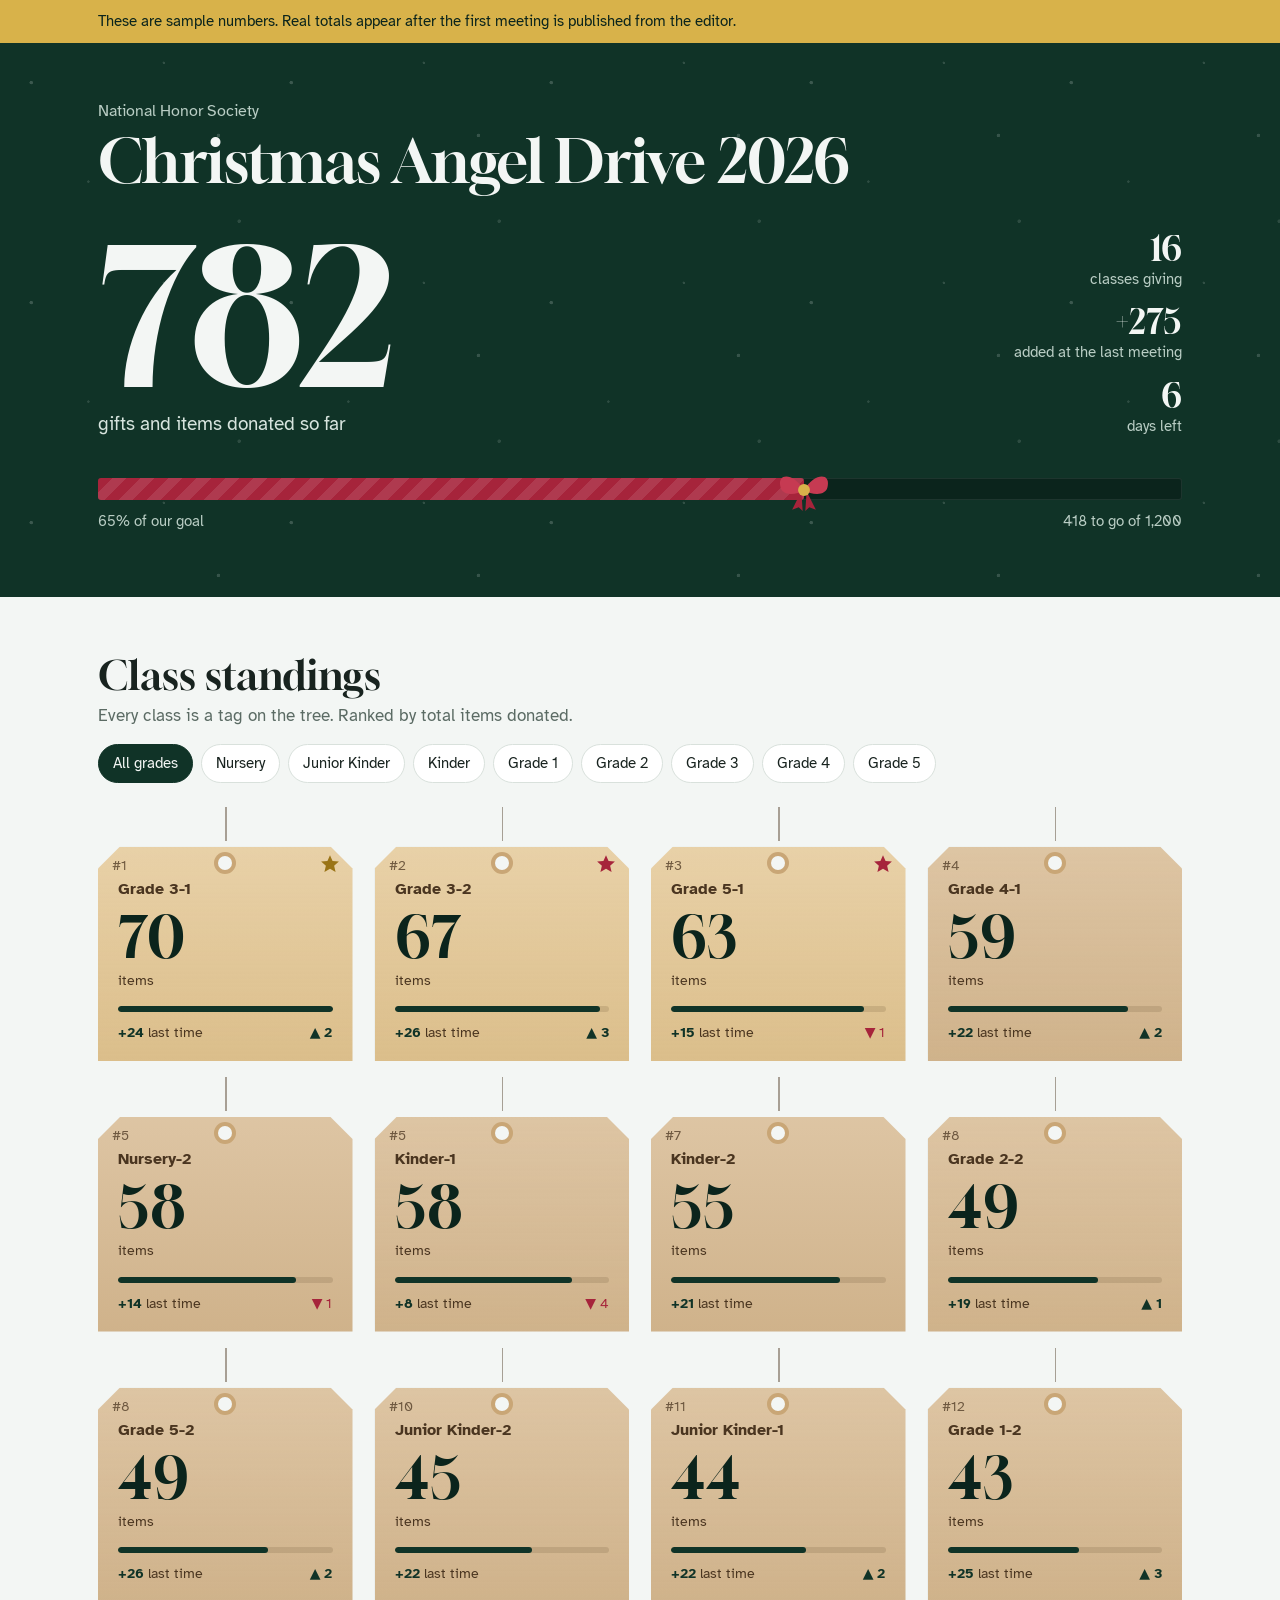
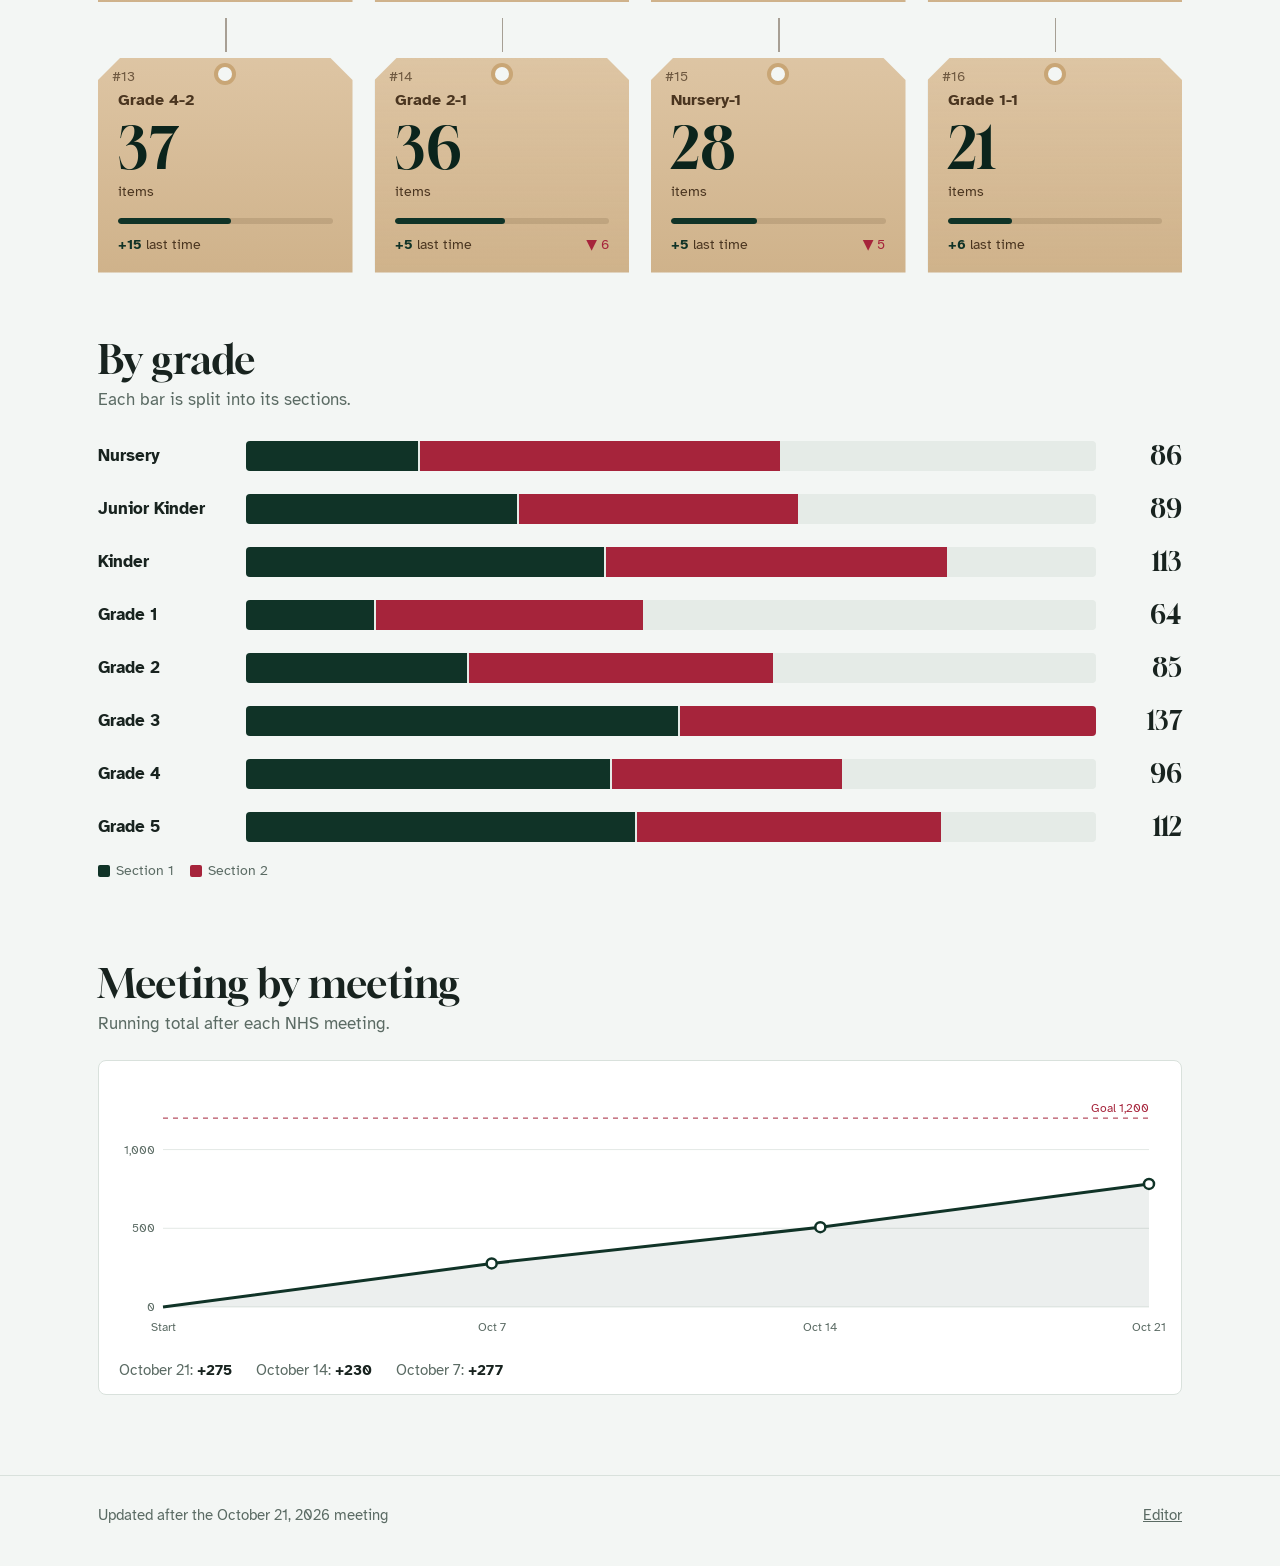
==== index.html @ 8d454b7a "Add files via upload" ====
<!doctype html>
<html lang="en">
<head>
  <meta charset="utf-8">
  <meta name="viewport" content="width=device-width, initial-scale=1">
  <title>Christmas Angel Drive</title>
  <meta name="description" content="Live class standings for the National Honor Society Christmas Angel Drive.">
  <link rel="preconnect" href="https://fonts.googleapis.com">
  <link rel="preconnect" href="https://fonts.gstatic.com" crossorigin>
  <link href="https://fonts.googleapis.com/css2?family=Atkinson+Hyperlegible:wght@400;700&family=Gloock&display=swap" rel="stylesheet">
  <link rel="stylesheet" href="styles.css">
  <link rel="icon" href="data:image/svg+xml,%3Csvg xmlns='http://www.w3.org/2000/svg' viewBox='0 0 32 32'%3E%3Crect width='32' height='32' rx='6' fill='%23103327'/%3E%3Cpath d='M16 5l3 7h7l-5.5 4.5 2 7.5L16 19.5 9.5 24l2-7.5L6 12h7z' fill='%23d8b24a'/%3E%3C/svg%3E">
</head>
<body>
  <div class="sample-banner" id="sample-banner" hidden>
    <div class="wrap"><p>These are sample numbers. Real totals appear after the first meeting is published from the editor.</p></div>
  </div>

  <header class="hero">
    <div class="wrap">
      <p class="org" id="org">National Honor Society</p>
      <h1 id="title">Christmas Angel Drive 2026</h1>

      <div class="hero-grid">
        <div>
          <div class="total-num" id="total">0</div>
          <div class="total-label">gifts and items donated so far</div>
        </div>
        <div class="hero-facts">
          <div class="fact"><b id="fact-classes">–</b><span>classes giving</span></div>
          <div class="fact"><b id="fact-last">–</b><span>added at the last meeting</span></div>
          <div class="fact" id="fact-days-wrap"><b id="fact-days">–</b><span id="fact-days-label">days left</span></div>
        </div>
      </div>

      <div class="ribbon" id="ribbon">
        <div class="ribbon-track" role="progressbar" aria-label="Progress toward goal" aria-valuemin="0" id="ribbon-track">
          <div class="ribbon-fill" id="ribbon-fill"></div>
          <svg class="bow" id="bow" viewBox="0 0 44 34" aria-hidden="true">
            <path d="M22 17 C14 4, 2 4, 4 14 C5 22, 16 21, 22 17Z" fill="#c63a52"/>
            <path d="M22 17 C30 4, 42 4, 40 14 C39 22, 28 21, 22 17Z" fill="#c63a52"/>
            <path d="M20 18 L13 32 L18 30 L21 33 Z M24 18 L31 32 L26 30 L23 33 Z" fill="#a6243b"/>
            <circle cx="22" cy="17" r="4.5" fill="#d8b24a"/>
          </svg>
        </div>
        <div class="ribbon-caption"><span id="goal-pct"></span><span id="goal-text"></span></div>
      </div>
    </div>
  </header>

  <main class="wrap">
    <section aria-labelledby="standings-h">
      <div class="section-head">
        <div>
          <h2 id="standings-h">Class standings</h2>
          <p class="section-note">Every class is a tag on the tree. Ranked by total items donated.</p>
        </div>
        <div class="controls" id="grade-filter" role="group" aria-label="Show grade"></div>
      </div>
      <ol class="tags" id="tags"></ol>
    </section>

    <section aria-labelledby="grades-h">
      <div class="section-head">
        <div>
          <h2 id="grades-h">By grade</h2>
          <p class="section-note">Each bar is split into its sections.</p>
        </div>
      </div>
      <ul class="grades" id="grades"></ul>
    </section>

    <section aria-labelledby="history-h">
      <div class="section-head">
        <div>
          <h2 id="history-h">Meeting by meeting</h2>
          <p class="section-note">Running total after each NHS meeting.</p>
        </div>
      </div>
      <div class="chart-card">
        <div id="chart"></div>
        <ul class="meeting-list" id="meeting-list"></ul>
      </div>
    </section>
  </main>

  <footer>
    <div class="wrap">
      <span id="updated">Not updated yet</span>
      <a href="edit.html">Editor</a>
    </div>
  </footer>

  <script src="common.js"></script>
  <script src="app.js"></script>
</body>
</html>
---- styles.css ----
:root {
  --pine: #103327;
  --pine-2: #17463a;
  --pine-ink: #0b241c;
  --snow: #f3f6f4;
  --paper: #ffffff;
  --kraft: #d6b88f;
  --kraft-2: #c9a676;
  --kraft-ink: #4a3520;
  --cranberry: #a6243b;
  --cranberry-2: #c63a52;
  --gold: #d8b24a;
  --ink: #18231f;
  --muted: #5b6b64;
  --line: #d9e1dc;
  --display: "Gloock", Georgia, serif;
  --body: "Atkinson Hyperlegible", system-ui, sans-serif;
  --gutter: clamp(16px, 4vw, 48px);
}

* { box-sizing: border-box; }

html { -webkit-text-size-adjust: 100%; }

body {
  margin: 0;
  background: var(--snow);
  color: var(--ink);
  font-family: var(--body);
  font-size: 17px;
  line-height: 1.5;
}

a { color: inherit; }

:focus-visible {
  outline: 3px solid var(--gold);
  outline-offset: 2px;
}

.wrap {
  max-width: 1180px;
  margin: 0 auto;
  padding: 0 var(--gutter);
}

/* ---------- Hero ---------- */

.hero {
  background: var(--pine);
  color: var(--snow);
  position: relative;
  overflow: hidden;
  padding: 56px 0 64px;
}

.hero::before {
  /* faint falling-snow texture, static */
  content: "";
  position: absolute;
  inset: 0;
  background-image:
    radial-gradient(circle at 12% 18%, rgba(255,255,255,.18) 0 1.5px, transparent 2px),
    radial-gradient(circle at 63% 9%, rgba(255,255,255,.14) 0 1px, transparent 1.5px),
    radial-gradient(circle at 84% 42%, rgba(255,255,255,.16) 0 1.5px, transparent 2px),
    radial-gradient(circle at 34% 63%, rgba(255,255,255,.12) 0 1px, transparent 1.5px),
    radial-gradient(circle at 92% 81%, rgba(255,255,255,.12) 0 1.5px, transparent 2px);
  background-size: 260px 220px;
  pointer-events: none;
}

.hero .wrap { position: relative; }

.org {
  margin: 0 0 6px;
  font-size: 16px;
  color: #b9cdc4;
}

.hero h1 {
  font-family: var(--display);
  font-weight: 400;
  font-size: clamp(34px, 6vw, 60px);
  line-height: 1.05;
  margin: 0;
  letter-spacing: -0.01em;
}

.hero-grid {
  display: grid;
  grid-template-columns: 1fr auto;
  gap: 32px;
  align-items: end;
  margin-top: 40px;
}

.total-num {
  font-family: var(--display);
  font-size: clamp(88px, 17vw, 190px);
  line-height: .85;
  letter-spacing: -0.03em;
  font-variant-numeric: lining-nums tabular-nums;
}

.total-label {
  margin-top: 12px;
  font-size: 19px;
  color: #d7e4de;
}

.hero-facts {
  display: grid;
  gap: 14px;
  text-align: right;
  min-width: 190px;
}

.fact b {
  display: block;
  font-family: var(--display);
  font-weight: 400;
  font-size: 34px;
  line-height: 1;
  color: var(--snow);
}

.fact span { font-size: 15px; color: #b9cdc4; }

/* Goal ribbon */

.ribbon {
  margin-top: 40px;
}

.ribbon-track {
  position: relative;
  height: 22px;
  background: var(--pine-ink);
  border-radius: 3px;
  box-shadow: inset 0 0 0 1px rgba(255,255,255,.08);
}

.ribbon-fill {
  position: absolute;
  inset: 0 auto 0 0;
  width: 0;
  background:
    repeating-linear-gradient(135deg, transparent 0 10px, rgba(255,255,255,.10) 10px 20px),
    var(--cranberry);
  border-radius: 3px;
  transition: width 1.4s cubic-bezier(.2,.7,.2,1);
}

.bow {
  position: absolute;
  top: 55%;
  left: 0;
  width: 58px;
  height: 45px;
  transform: translate(-50%, -50%);
  transition: left 1.4s cubic-bezier(.2,.7,.2,1);
}

.ribbon-caption {
  display: flex;
  justify-content: space-between;
  margin-top: 10px;
  font-size: 15px;
  color: #b9cdc4;
}

.sample-banner {
  background: var(--gold);
  color: var(--pine-ink);
  font-size: 15px;
  padding: 10px 0;
}

.sample-banner p { margin: 0; }

/* ---------- Sections ---------- */

main section { padding: 56px 0 8px; }

.section-head {
  display: flex;
  flex-wrap: wrap;
  justify-content: space-between;
  align-items: end;
  gap: 16px;
  margin-bottom: 24px;
}

h2 {
  font-family: var(--display);
  font-weight: 400;
  font-size: clamp(28px, 4vw, 40px);
  line-height: 1.1;
  margin: 0;
}

.section-note { margin: 6px 0 0; color: var(--muted); max-width: 60ch; }

.controls { display: flex; flex-wrap: wrap; gap: 8px; }

.chip {
  font: inherit;
  font-size: 15px;
  border: 1px solid var(--line);
  background: var(--paper);
  color: var(--ink);
  padding: 7px 14px;
  border-radius: 999px;
  cursor: pointer;
}

.chip[aria-pressed="true"] {
  background: var(--pine);
  border-color: var(--pine);
  color: var(--snow);
}

/* ---------- Gift tags ---------- */

.tags {
  list-style: none;
  margin: 0;
  padding: 18px 0 0;
  display: grid;
  grid-template-columns: repeat(auto-fill, minmax(200px, 1fr));
  gap: 34px 22px;
}

.tag {
  position: relative;
  padding-top: 22px;
}

/* the string */
.tag::before {
  content: "";
  position: absolute;
  top: -18px;
  left: 50%;
  width: 1.5px;
  height: 34px;
  background: var(--kraft-ink);
  opacity: .45;
}

.tag-body {
  position: relative;
  background:
    linear-gradient(180deg, rgba(255,255,255,.18), rgba(0,0,0,.03)),
    var(--kraft);
  color: var(--kraft-ink);
  padding: 30px 20px 18px;
  clip-path: polygon(22px 0, calc(100% - 22px) 0, 100% 22px, 100% 100%, 0 100%, 0 22px);
  filter: drop-shadow(0 6px 10px rgba(16,51,39,.12));
}

/* the reinforced hole */
.tag-body::before {
  content: "";
  position: absolute;
  top: 9px;
  left: 50%;
  width: 14px;
  height: 14px;
  margin-left: -7px;
  border-radius: 50%;
  background: var(--snow);
  box-shadow: 0 0 0 4px var(--kraft-2);
}

.tag-rank {
  position: absolute;
  top: 8px;
  left: 14px;
  font-size: 14px;
  opacity: .75;
}

.tag-star {
  position: absolute;
  top: 6px;
  right: 12px;
  width: 22px;
  height: 22px;
  color: var(--cranberry);
}

.tag-star.gold { color: #9a7417; }

.tag-name {
  font-size: 16px;
  margin: 0;
}

.tag-name strong { font-weight: 700; }

.tag-count {
  font-family: var(--display);
  font-size: 58px;
  line-height: 1;
  margin: 6px 0 2px;
  color: var(--pine-ink);
  font-variant-numeric: lining-nums tabular-nums;
}

.tag-unit { font-size: 14px; }

.tag-bar {
  height: 6px;
  background: rgba(74,53,32,.15);
  border-radius: 3px;
  margin: 14px 0 10px;
  overflow: hidden;
}

.tag-bar i {
  display: block;
  height: 100%;
  background: var(--pine);
  border-radius: 3px;
}

.tag-delta {
  font-size: 14px;
  display: flex;
  justify-content: space-between;
  gap: 8px;
}

.tag-delta .up { color: var(--pine); font-weight: 700; }
.tag-delta .mv { white-space: nowrap; font-weight: 700; }
.tag-delta .mv.down { color: var(--cranberry); font-weight: 400; }

.tag.top .tag-body { background: linear-gradient(180deg, rgba(255,255,255,.22), rgba(0,0,0,.03)), #e2c48f; }

.empty {
  padding: 40px 24px;
  border: 1.5px dashed var(--line);
  border-radius: 8px;
  color: var(--muted);
  text-align: center;
}

/* ---------- Grades ---------- */

.grades {
  display: grid;
  gap: 14px;
  margin: 0;
  padding: 0;
  list-style: none;
}

.grade-row {
  display: grid;
  grid-template-columns: 132px 1fr 70px;
  gap: 16px;
  align-items: center;
}

.grade-row .g-name { font-weight: 700; }

.grade-track {
  height: 30px;
  background: #e5ebe7;
  border-radius: 4px;
  overflow: hidden;
  display: flex;
}

.grade-track span {
  display: block;
  height: 100%;
  border-right: 2px solid #e5ebe7;
}

.grade-track span:last-child { border-right: 0; }

.g-total {
  font-family: var(--display);
  font-size: 26px;
  text-align: right;
  font-variant-numeric: tabular-nums;
}

.grade-legend { margin-top: 14px; font-size: 14px; color: var(--muted); }

/* ---------- Chart ---------- */

.chart-card {
  background: var(--paper);
  border: 1px solid var(--line);
  border-radius: 8px;
  padding: 20px 20px 12px;
}

.chart-card svg { width: 100%; height: auto; display: block; overflow: visible; }

.chart-card text { font-family: var(--body); fill: var(--muted); font-size: 12px; }

.meeting-list {
  margin: 18px 0 0;
  padding: 0;
  list-style: none;
  display: flex;
  flex-wrap: wrap;
  gap: 8px 24px;
  font-size: 15px;
  color: var(--muted);
}

.meeting-list b { color: var(--ink); }

/* ---------- Footer ---------- */

footer {
  margin-top: 72px;
  padding: 28px 0 40px;
  border-top: 1px solid var(--line);
  color: var(--muted);
  font-size: 15px;
}

footer .wrap { display: flex; flex-wrap: wrap; justify-content: space-between; gap: 12px; }

/* ---------- Responsive ---------- */

@media (max-width: 720px) {
  .hero { padding: 40px 0 48px; }
  .hero-grid { grid-template-columns: 1fr; gap: 24px; }
  .hero-facts { text-align: left; grid-template-columns: repeat(3, auto); justify-content: start; gap: 28px; }
  .fact b { font-size: 28px; }
  .tags { grid-template-columns: repeat(2, 1fr); gap: 30px 14px; }
  .tag-body { padding: 30px 14px 16px; }
  .tag-count { font-size: 46px; }
  .grade-row { grid-template-columns: 76px 1fr 48px; gap: 10px; }
  .grade-row .g-name { font-size: 15px; line-height: 1.2; }
  .g-total { font-size: 22px; }
}

@media (prefers-reduced-motion: reduce) {
  .ribbon-fill, .bow { transition: none; }
}
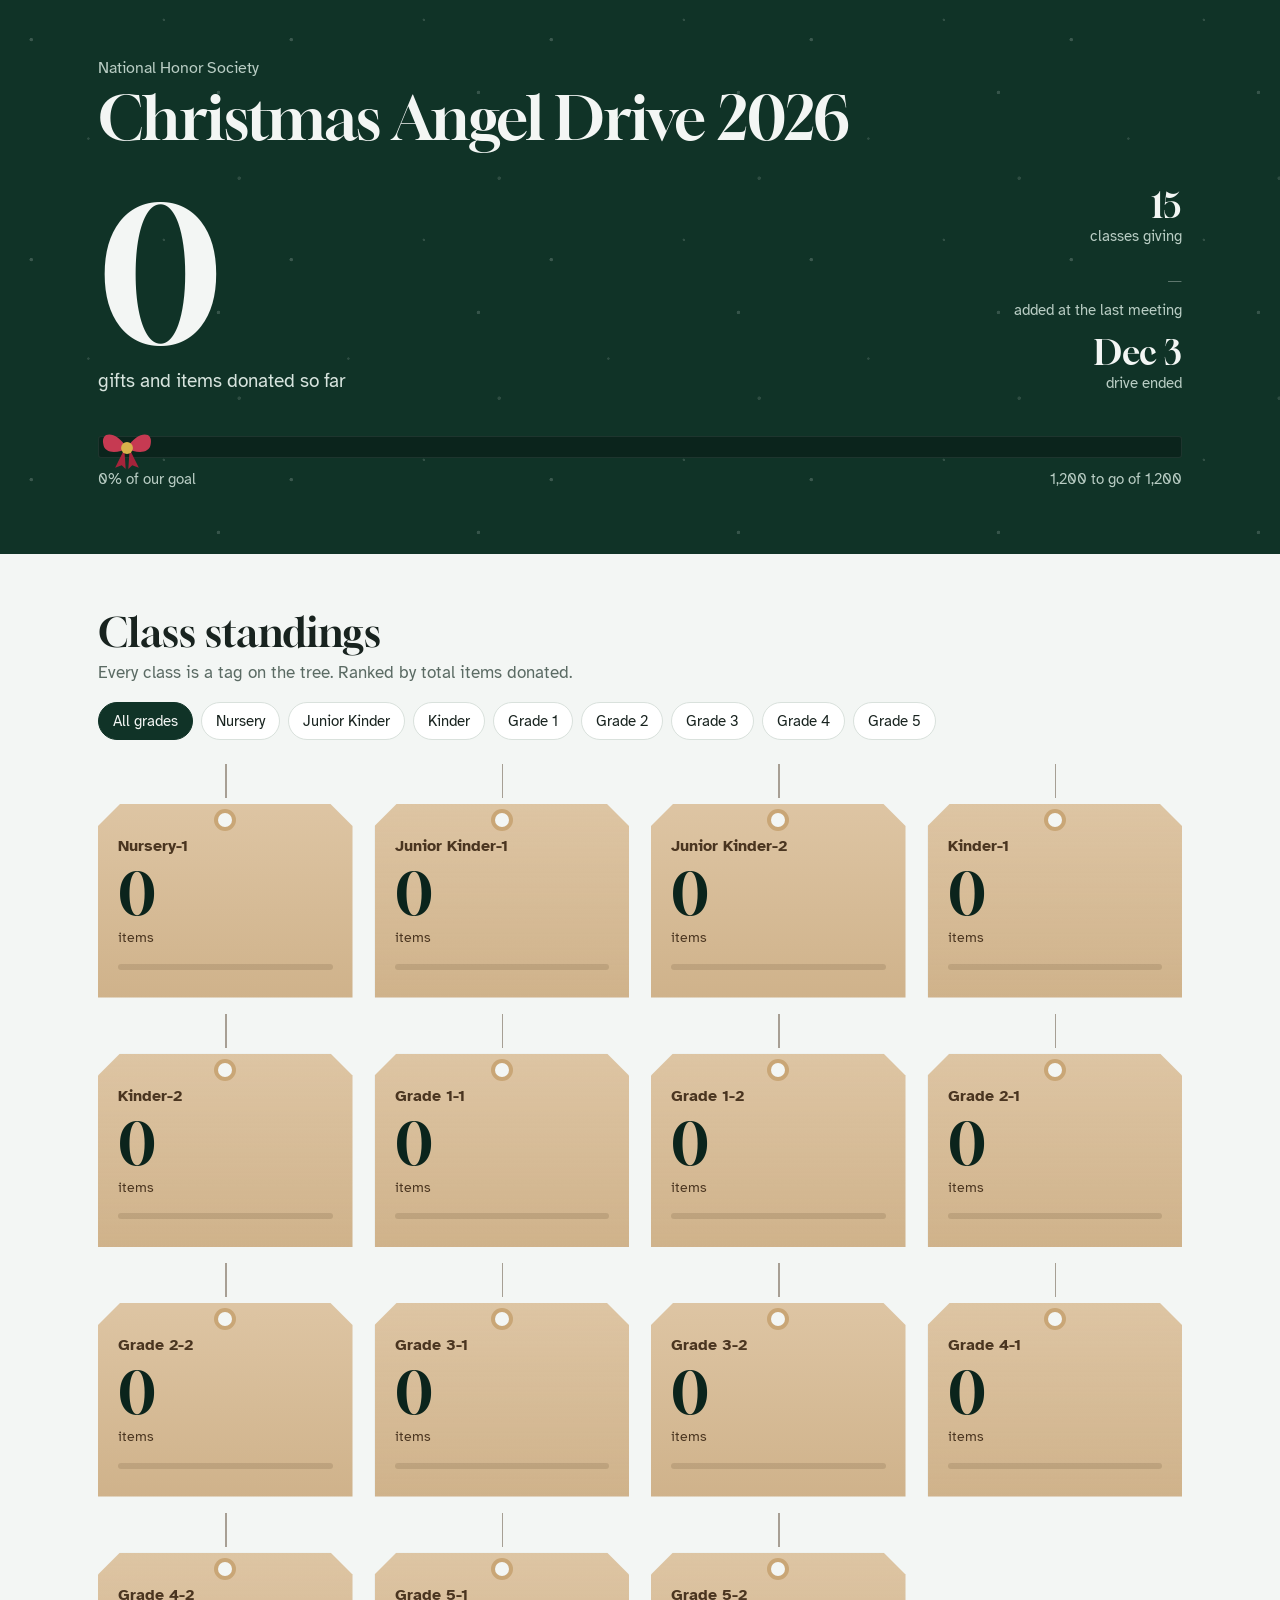
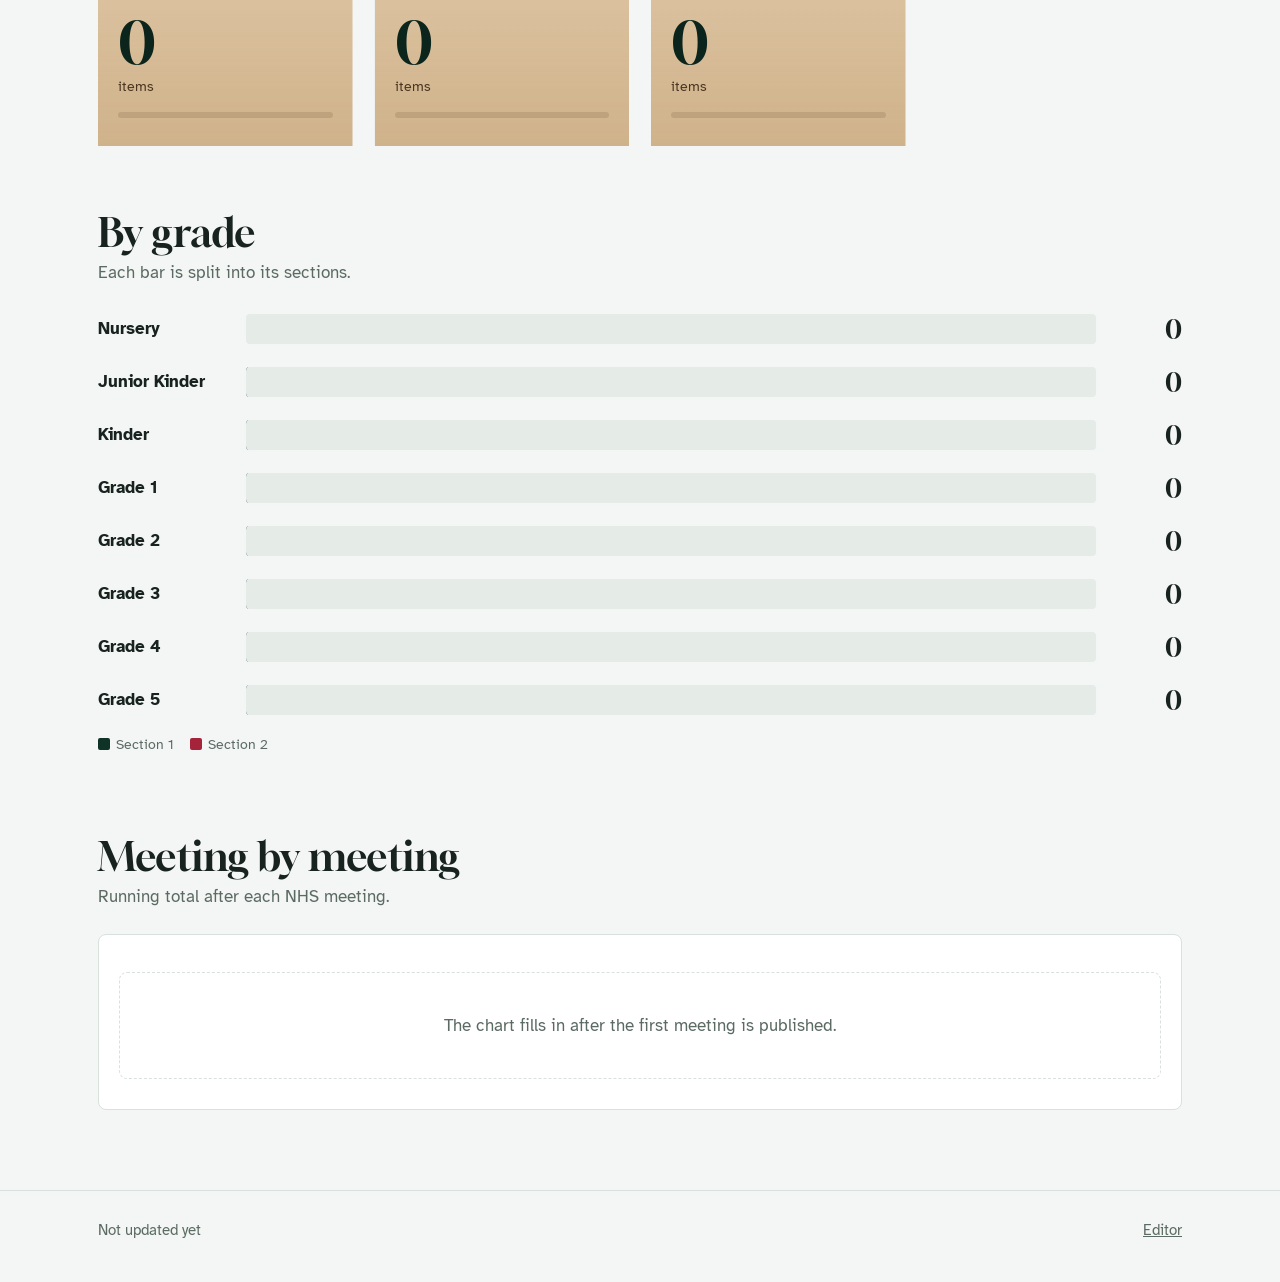
==== commit 1ddf29ba: "Add files via upload" ====
--- a/index.html
+++ b/index.html
@@ -8,7 +8,7 @@
   <link rel="preconnect" href="https://fonts.googleapis.com">
   <link rel="preconnect" href="https://fonts.gstatic.com" crossorigin>
   <link href="https://fonts.googleapis.com/css2?family=Atkinson+Hyperlegible:wght@400;700&family=Gloock&display=swap" rel="stylesheet">
-  <link rel="stylesheet" href="styles.css">
+  <link rel="stylesheet" href="styles.css?v=20261028b">
   <link rel="icon" href="data:image/svg+xml,%3Csvg xmlns='http://www.w3.org/2000/svg' viewBox='0 0 32 32'%3E%3Crect width='32' height='32' rx='6' fill='%23103327'/%3E%3Cpath d='M16 5l3 7h7l-5.5 4.5 2 7.5L16 19.5 9.5 24l2-7.5L6 12h7z' fill='%23d8b24a'/%3E%3C/svg%3E">
 </head>
 <body>
@@ -91,7 +91,7 @@
     </div>
   </footer>
 
-  <script src="common.js"></script>
-  <script src="app.js"></script>
+  <script src="common.js?v=20261028b"></script>
+  <script src="app.js?v=20261028b"></script>
 </body>
 </html>
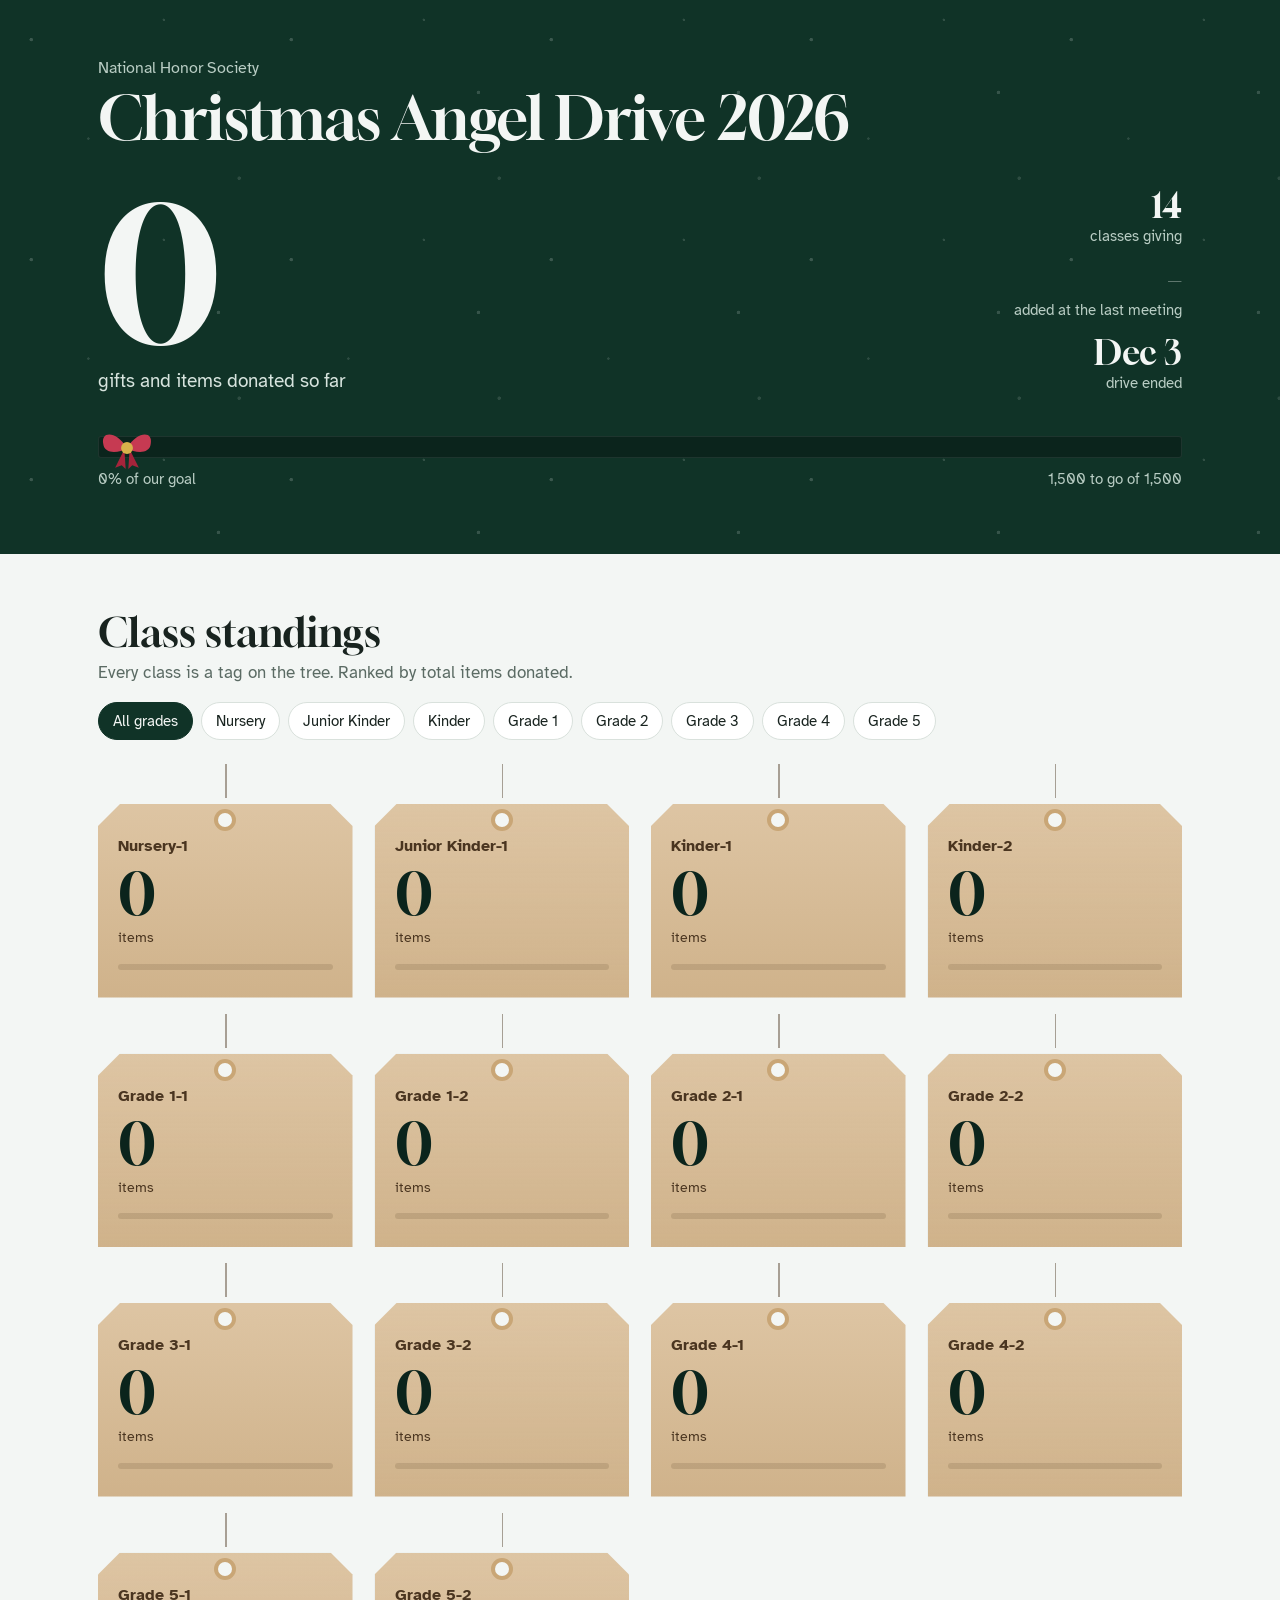
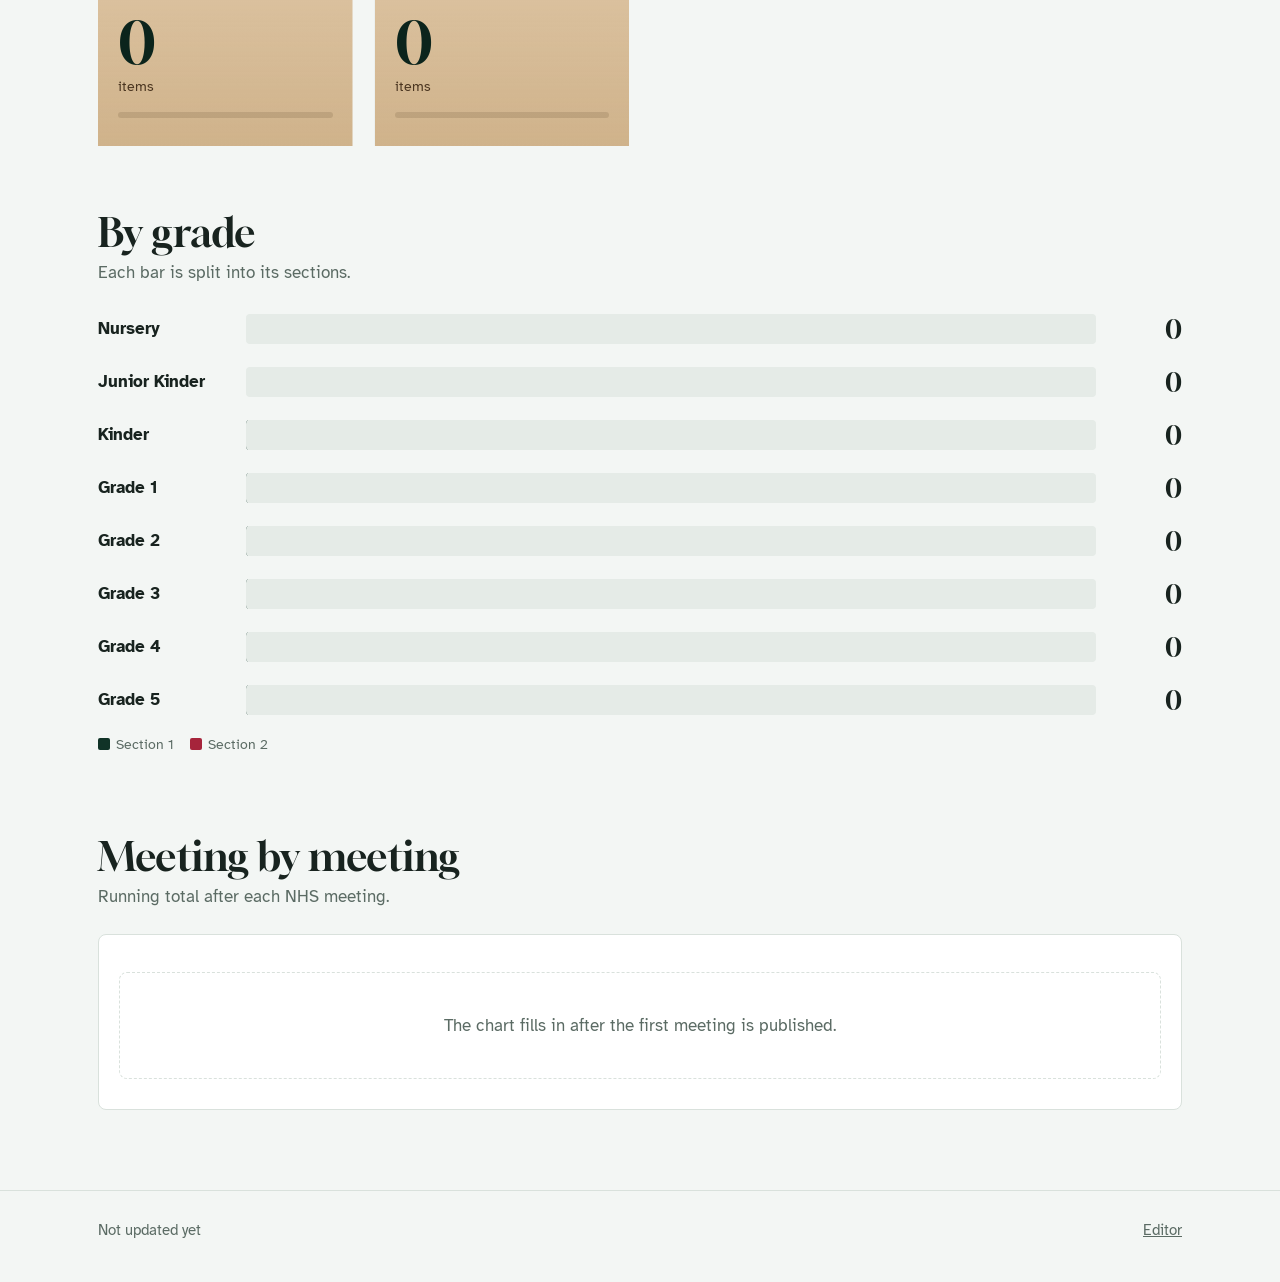
==== commit af9756b9: "Add files via upload" ====
--- a/index.html
+++ b/index.html
@@ -8,7 +8,7 @@
   <link rel="preconnect" href="https://fonts.googleapis.com">
   <link rel="preconnect" href="https://fonts.gstatic.com" crossorigin>
   <link href="https://fonts.googleapis.com/css2?family=Atkinson+Hyperlegible:wght@400;700&family=Gloock&display=swap" rel="stylesheet">
-  <link rel="stylesheet" href="styles.css?v=20261028b">
+  <link rel="stylesheet" href="styles.css?v=20261028c">
   <link rel="icon" href="data:image/svg+xml,%3Csvg xmlns='http://www.w3.org/2000/svg' viewBox='0 0 32 32'%3E%3Crect width='32' height='32' rx='6' fill='%23103327'/%3E%3Cpath d='M16 5l3 7h7l-5.5 4.5 2 7.5L16 19.5 9.5 24l2-7.5L6 12h7z' fill='%23d8b24a'/%3E%3C/svg%3E">
 </head>
 <body>
@@ -91,7 +91,7 @@
     </div>
   </footer>
 
-  <script src="common.js?v=20261028b"></script>
-  <script src="app.js?v=20261028b"></script>
+  <script src="common.js?v=20261028c"></script>
+  <script src="app.js?v=20261028c"></script>
 </body>
 </html>
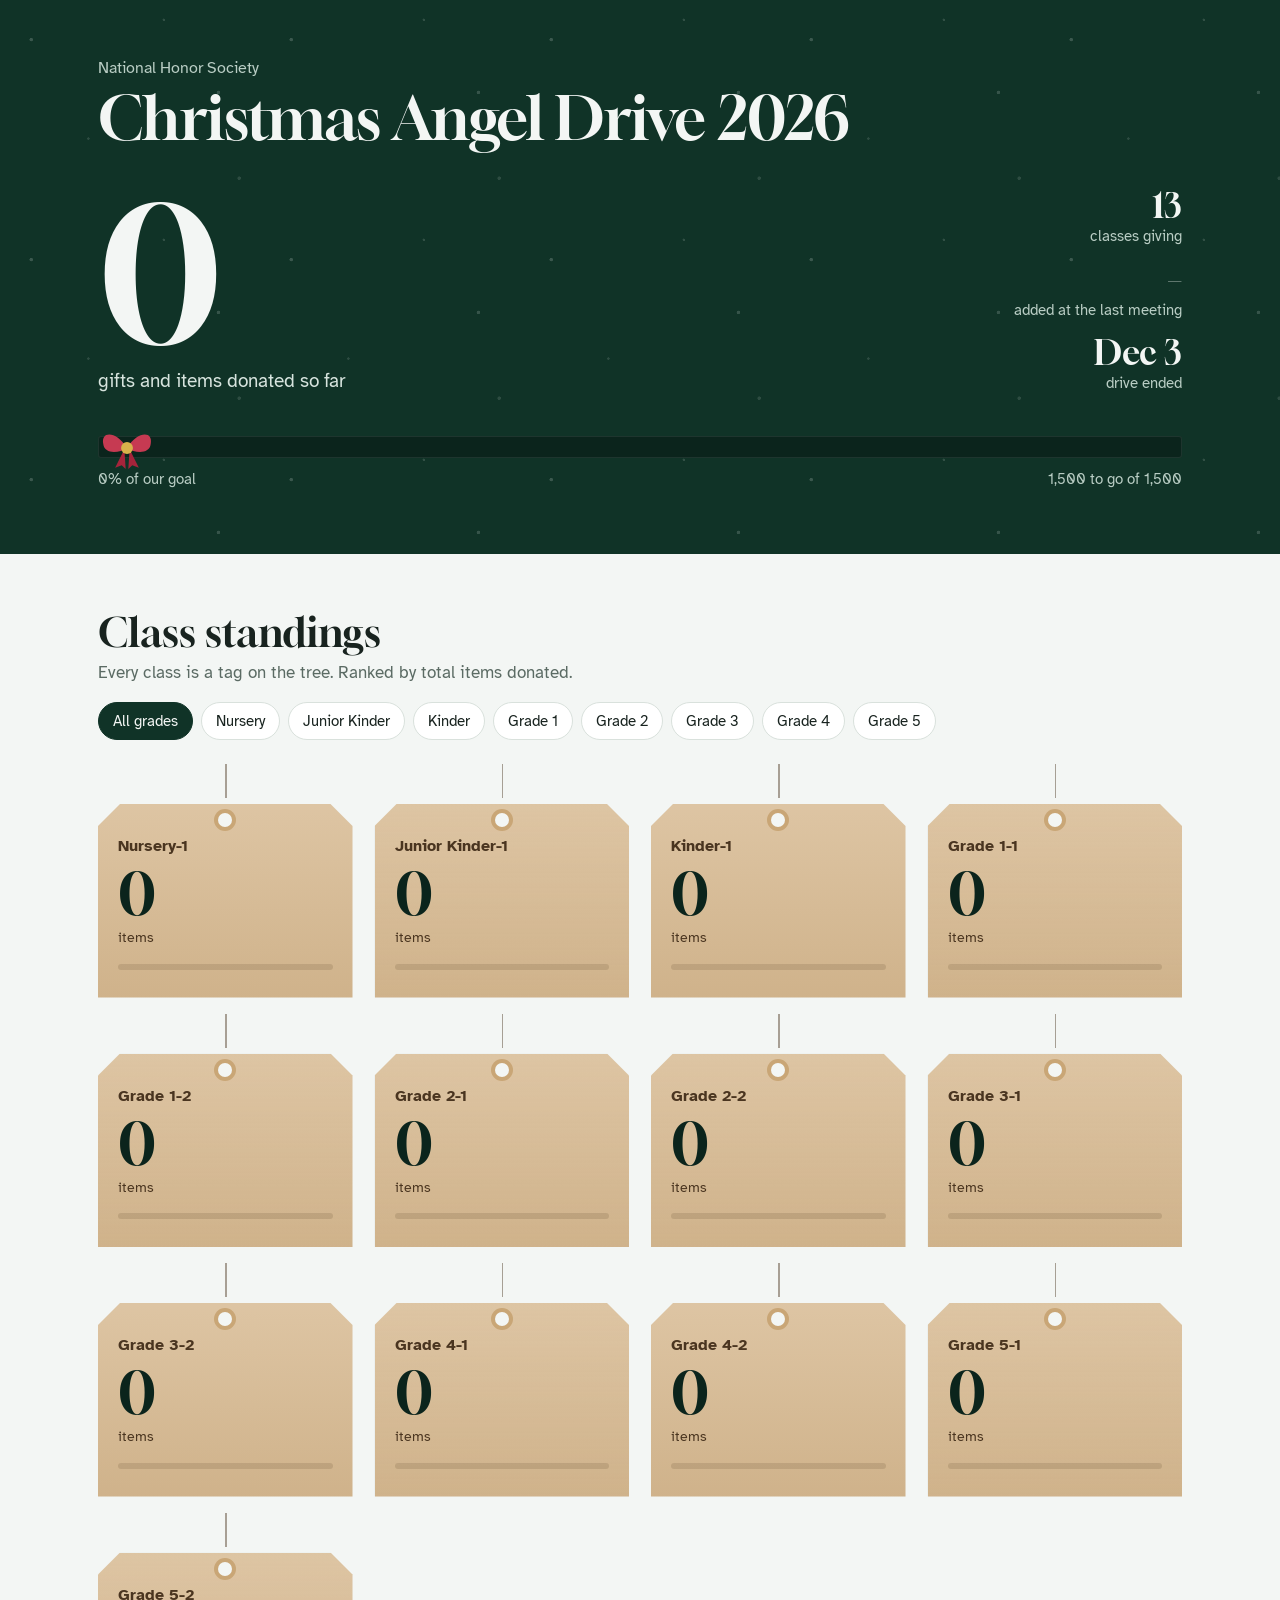
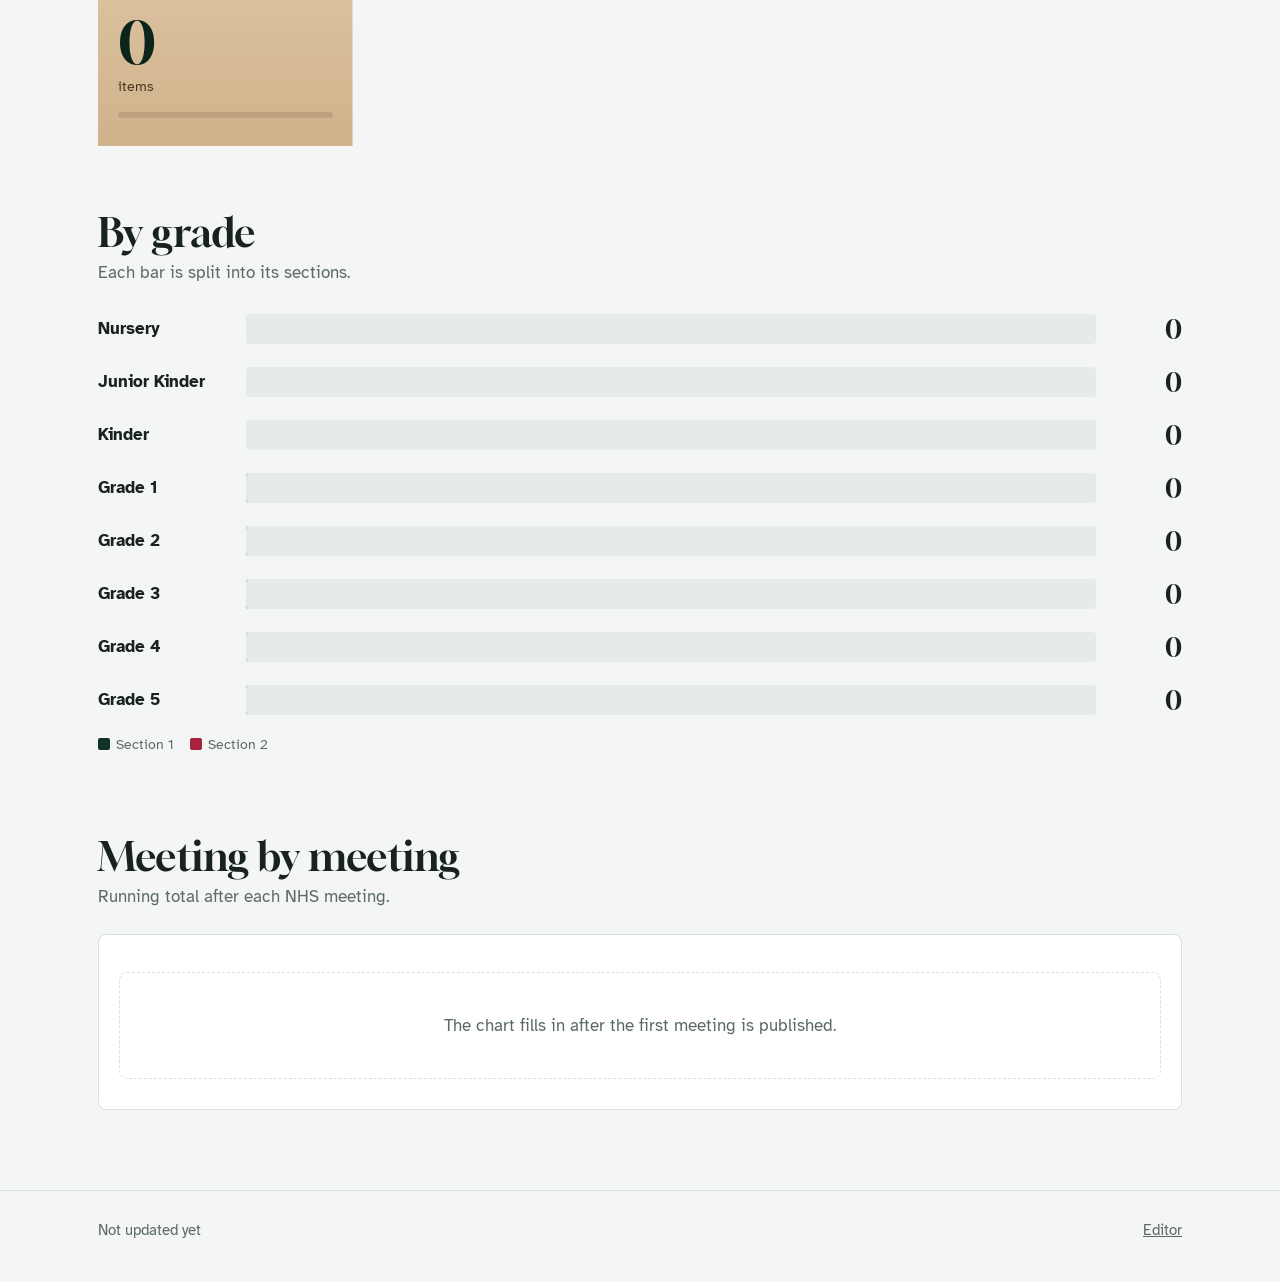
==== commit 97f0afa5: "Added Files via Upload" ====
--- a/index.html
+++ b/index.html
@@ -8,7 +8,7 @@
   <link rel="preconnect" href="https://fonts.googleapis.com">
   <link rel="preconnect" href="https://fonts.gstatic.com" crossorigin>
   <link href="https://fonts.googleapis.com/css2?family=Atkinson+Hyperlegible:wght@400;700&family=Gloock&display=swap" rel="stylesheet">
-  <link rel="stylesheet" href="styles.css?v=20261028c">
+  <link rel="stylesheet" href="styles.css?v=20261102a">
   <link rel="icon" href="data:image/svg+xml,%3Csvg xmlns='http://www.w3.org/2000/svg' viewBox='0 0 32 32'%3E%3Crect width='32' height='32' rx='6' fill='%23103327'/%3E%3Cpath d='M16 5l3 7h7l-5.5 4.5 2 7.5L16 19.5 9.5 24l2-7.5L6 12h7z' fill='%23d8b24a'/%3E%3C/svg%3E">
 </head>
 <body>
@@ -91,7 +91,7 @@
     </div>
   </footer>
 
-  <script src="common.js?v=20261028c"></script>
-  <script src="app.js?v=20261028c"></script>
+  <script src="common.js?v=20261102a"></script>
+  <script src="app.js?v=20261102a"></script>
 </body>
 </html>
